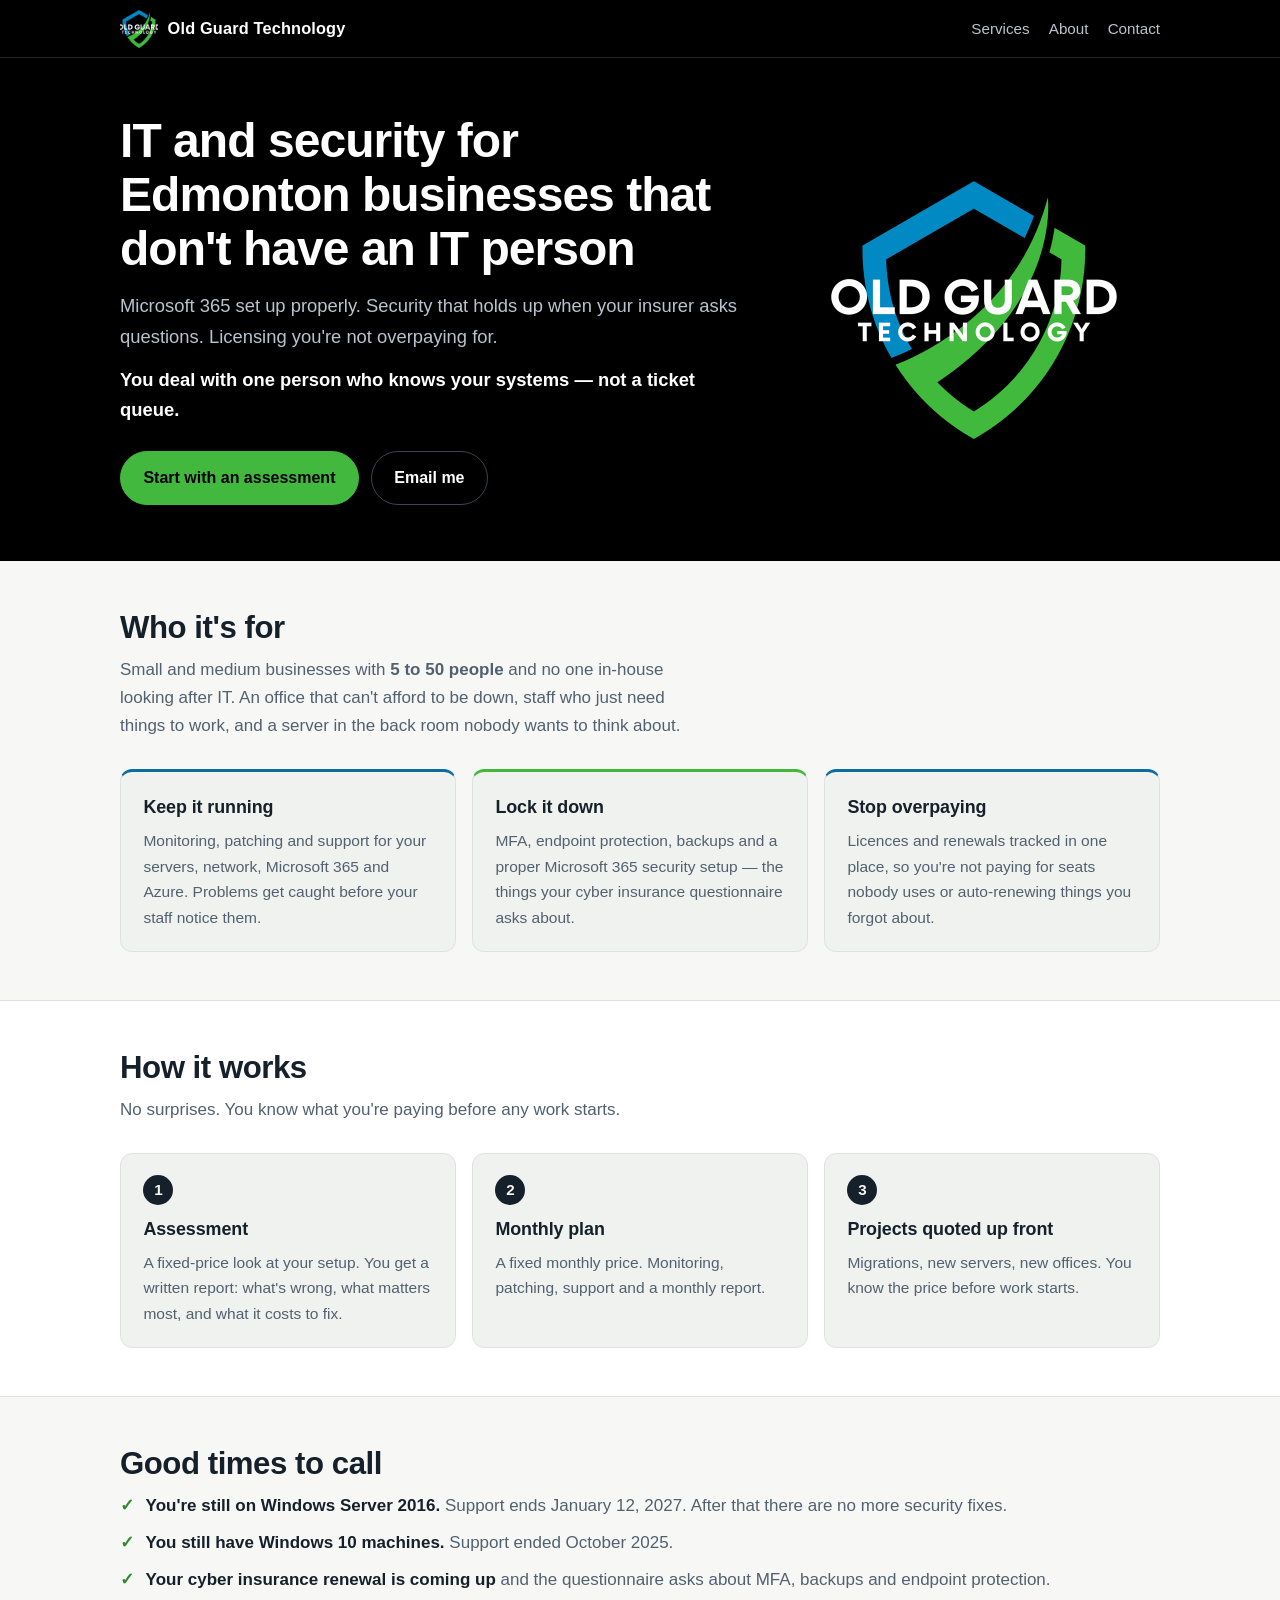
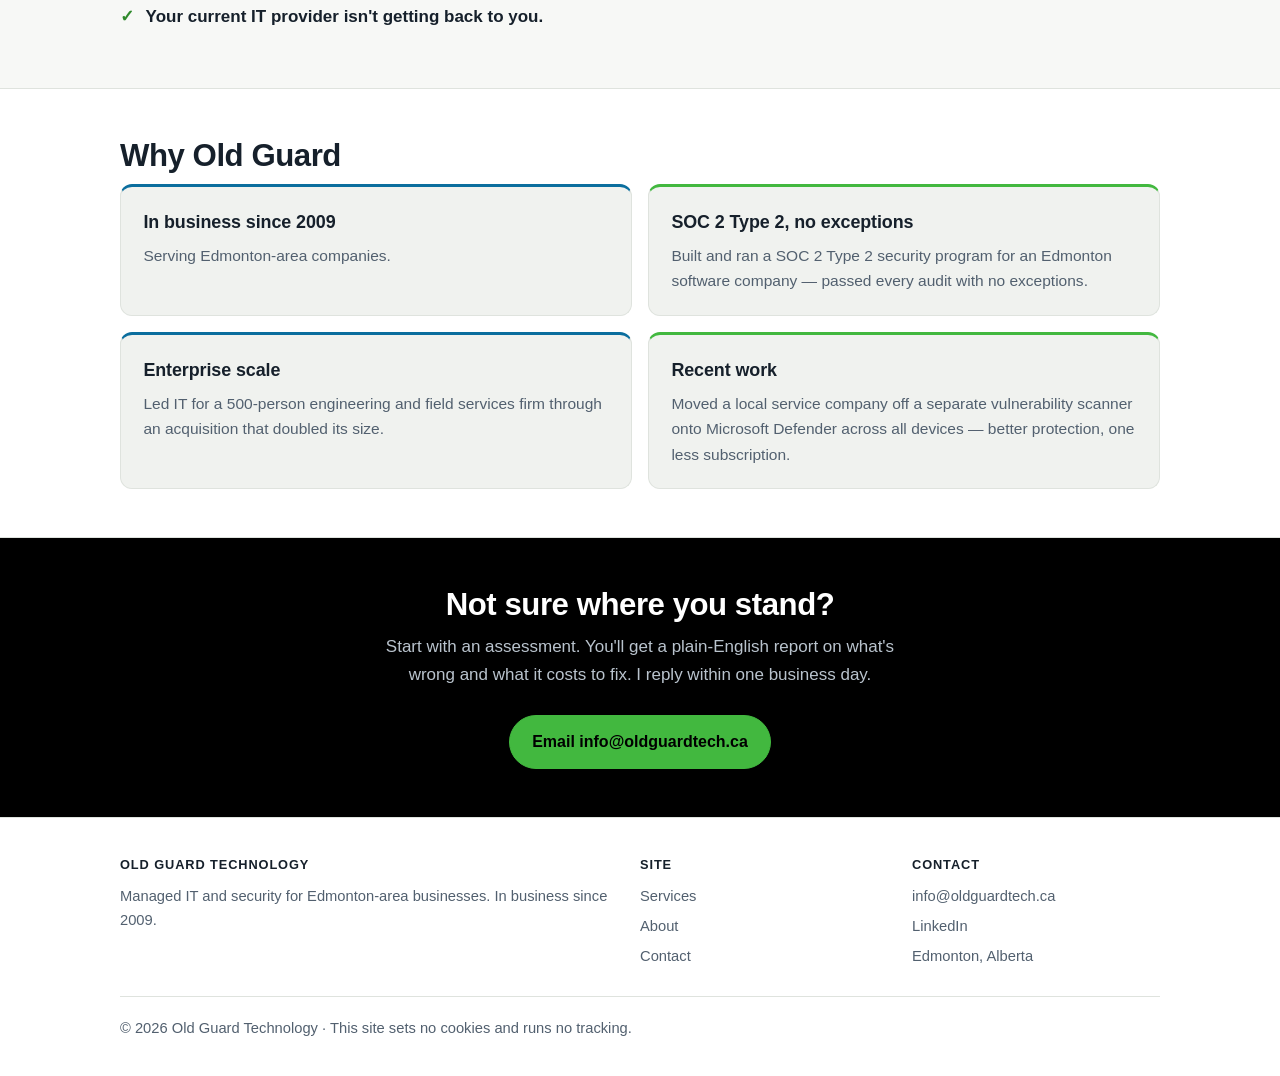
==== index.html @ b02ba754 "Initial static site for oldguardtech.ca Replaces the DreamHost WordPress site. Home, Services, About" ====
<!DOCTYPE html>
<html lang="en-CA">
<head>
<meta charset="utf-8">
<meta name="viewport" content="width=device-width, initial-scale=1">
<meta http-equiv="Content-Security-Policy" content="default-src 'none'; img-src 'self'; style-src 'self'; base-uri 'none'; form-action 'none'">
<meta name="referrer" content="strict-origin-when-cross-origin">

<title>Old Guard Technology — IT and security for Edmonton businesses</title>
<meta name="description" content="Managed IT and security for Edmonton-area small and medium businesses. Microsoft 365, security, and licensing you're not overpaying for. Since 2009.">
<link rel="canonical" href="https://oldguardtech.ca/">
<meta name="theme-color" content="#000000">

<meta property="og:type" content="website">
<meta property="og:site_name" content="Old Guard Technology">
<meta property="og:title" content="Old Guard Technology — IT and security for Edmonton businesses">
<meta property="og:description" content="Microsoft 365 set up properly. Security that holds up when your insurer asks questions. Licensing you're not overpaying for.">
<meta property="og:url" content="https://oldguardtech.ca/">
<meta property="og:image" content="https://oldguardtech.ca/assets/img/og-image.png">
<meta property="og:image:width" content="1200">
<meta property="og:image:height" content="630">
<meta name="twitter:card" content="summary_large_image">

<link rel="icon" href="/assets/img/favicon-32.png" sizes="32x32">
<link rel="icon" href="/assets/img/icon-192.png" sizes="192x192">
<link rel="apple-touch-icon" href="/assets/img/icon-180.png">
<link rel="stylesheet" href="/assets/css/site.css">

<script type="application/ld+json">
{
  "@context": "https://schema.org",
  "@type": "ProfessionalService",
  "name": "Old Guard Technology",
  "url": "https://oldguardtech.ca/",
  "logo": "https://oldguardtech.ca/assets/img/icon-512.png",
  "image": "https://oldguardtech.ca/assets/img/og-image.png",
  "email": "info@oldguardtech.ca",
  "foundingDate": "2009",
  "founder": { "@type": "Person", "name": "Justin Tysdal" },
  "description": "Managed IT and security for Edmonton-area small and medium businesses.",
  "address": { "@type": "PostalAddress", "addressLocality": "Edmonton", "addressRegion": "AB", "addressCountry": "CA" },
  "areaServed": [{ "@type": "City", "name": "Edmonton" }, { "@type": "State", "name": "Alberta" }],
  "sameAs": ["https://www.linkedin.com/company/106385947/"]
}
</script>
</head>
<body>
<a class="skip" href="#main">Skip to content</a>

<header class="site-header">
  <div class="wrap-wide">
    <a class="brand" href="/"><img src="/assets/img/mark-96.png" alt="" width="38" height="38">Old Guard Technology</a>
    <nav class="site-nav" aria-label="Main">
      <a href="/services/">Services</a>
      <a href="/about/">About</a>
      <a href="/contact/">Contact</a>
    </nav>
  </div>
</header>

<main id="main">

<section class="hero">
  <div class="wrap-wide hero-grid">
    <div>
      <h1>IT and security for Edmonton businesses that don't have an IT person</h1>
      <p class="lede">Microsoft 365 set up properly. Security that holds up when your insurer asks questions. Licensing you're not overpaying for.</p>
      <p class="lede"><strong>You deal with one person who knows your systems — not a ticket queue.</strong></p>
      <div class="btn-row">
        <a class="btn" href="mailto:info@oldguardtech.ca?subject=IT%20and%20security%20assessment">Start with an assessment</a>
        <a class="btn btn-ghost" href="mailto:info@oldguardtech.ca">Email me</a>
      </div>
    </div>
    <img class="hero-logo" src="/assets/img/logo.png" alt="Old Guard Technology logo" width="640" height="640">
  </div>
</section>

<section>
  <div class="wrap-wide">
    <h2>Who it's for</h2>
    <p class="section-lede">Small and medium businesses with <strong>5 to 50 people</strong> and no one in-house looking after IT. An office that can't afford to be down, staff who just need things to work, and a server in the back room nobody wants to think about.</p>

    <div class="cards cards-3">
      <div class="card">
        <h3>Keep it running</h3>
        <p>Monitoring, patching and support for your servers, network, Microsoft 365 and Azure. Problems get caught before your staff notice them.</p>
      </div>
      <div class="card">
        <h3>Lock it down</h3>
        <p>MFA, endpoint protection, backups and a proper Microsoft 365 security setup — the things your cyber insurance questionnaire asks about.</p>
      </div>
      <div class="card">
        <h3>Stop overpaying</h3>
        <p>Licences and renewals tracked in one place, so you're not paying for seats nobody uses or auto-renewing things you forgot about.</p>
      </div>
    </div>
  </div>
</section>

<section class="section-alt">
  <div class="wrap-wide">
    <h2>How it works</h2>
    <p class="section-lede">No surprises. You know what you're paying before any work starts.</p>
    <ol class="steps">
      <li>
        <h3>Assessment</h3>
        <p>A fixed-price look at your setup. You get a written report: what's wrong, what matters most, and what it costs to fix.</p>
      </li>
      <li>
        <h3>Monthly plan</h3>
        <p>A fixed monthly price. Monitoring, patching, support and a monthly report.</p>
      </li>
      <li>
        <h3>Projects quoted up front</h3>
        <p>Migrations, new servers, new offices. You know the price before work starts.</p>
      </li>
    </ol>
  </div>
</section>

<section>
  <div class="wrap-wide">
    <h2>Good times to call</h2>
    <ul class="checks">
      <li><strong>You're still on Windows Server 2016.</strong> <span>Support ends January 12, 2027. After that there are no more security fixes.</span></li>
      <li><strong>You still have Windows 10 machines.</strong> <span>Support ended October 2025.</span></li>
      <li><strong>Your cyber insurance renewal is coming up</strong> <span>and the questionnaire asks about MFA, backups and endpoint protection.</span></li>
      <li><strong>Your current IT provider isn't getting back to you.</strong></li>
    </ul>
  </div>
</section>

<section class="section-alt">
  <div class="wrap-wide">
    <h2>Why Old Guard</h2>
    <div class="cards cards-2">
      <div class="card">
        <h3>In business since 2009</h3>
        <p>Serving Edmonton-area companies.</p>
      </div>
      <div class="card">
        <h3>SOC 2 Type 2, no exceptions</h3>
        <p>Built and ran a SOC 2 Type 2 security program for an Edmonton software company — passed every audit with no exceptions.</p>
      </div>
      <div class="card">
        <h3>Enterprise scale</h3>
        <p>Led IT for a 500-person engineering and field services firm through an acquisition that doubled its size.</p>
      </div>
      <div class="card">
        <h3>Recent work</h3>
        <p>Moved a local service company off a separate vulnerability scanner onto Microsoft Defender across all devices — better protection, one less subscription.</p>
      </div>
    </div>
  </div>
</section>

<section class="cta">
  <div class="wrap">
    <h2>Not sure where you stand?</h2>
    <p>Start with an assessment. You'll get a plain-English report on what's wrong and what it costs to fix. I reply within one business day.</p>
    <div class="btn-row">
      <a class="btn" href="mailto:info@oldguardtech.ca?subject=IT%20and%20security%20assessment">Email info@oldguardtech.ca</a>
    </div>
  </div>
</section>

</main>

<footer class="site-footer">
  <div class="wrap-wide">
    <div class="cols">
      <div>
        <h4>Old Guard Technology</h4>
        <p>Managed IT and security for Edmonton-area businesses. In business since 2009.</p>
      </div>
      <div>
        <h4>Site</h4>
        <ul>
          <li><a href="/services/">Services</a></li>
          <li><a href="/about/">About</a></li>
          <li><a href="/contact/">Contact</a></li>
        </ul>
      </div>
      <div>
        <h4>Contact</h4>
        <ul>
          <li><a href="mailto:info@oldguardtech.ca">info@oldguardtech.ca</a></li>
          <li><a href="https://www.linkedin.com/company/106385947/">LinkedIn</a></li>
          <li>Edmonton, Alberta</li>
        </ul>
      </div>
    </div>
    <p class="legal">© 2026 Old Guard Technology · This site sets no cookies and runs no tracking.</p>
  </div>
</footer>
</body>
</html>
---- assets/css/site.css ----
/* Old Guard Technology — shared stylesheet
   Palette sampled from the logo: shield blue #028bc5, check green #42b83f, black ground */

:root {
  --paper:   #f7f8f6;
  --surface: #ffffff;
  --card:    #f0f2ef;
  --border:  #dfe3de;
  --ink:     #0d1117;
  --fg:      #16202b;
  --muted:   #52606f;
  --blue:    #0b6e9e;   /* darkened shield blue — passes AA on white */
  --green:   #42b83f;
  --green-d: #2f8a2c;
  --link:    #0b6e9e;
  --hero-bg: #000000;
  --hero-fg: #ffffff;
  --hero-mu: #b9c3cd;
  --radius:  12px;
  --maxw:    760px;
}

@media (prefers-color-scheme: dark) {
  :root {
    --paper:   #0d1117;
    --surface: #121821;
    --card:    #17202b;
    --border:  #263241;
    --fg:      #e7edf3;
    --muted:   #9fb0c0;
    --blue:    #4db3e6;
    --link:    #6cc3ef;
    --green-d: #5fcb5c;
  }
}

* { box-sizing: border-box; margin: 0; padding: 0; }

html { -webkit-text-size-adjust: 100%; scroll-behavior: smooth; }

body {
  background: var(--paper);
  color: var(--fg);
  font: 17px/1.65 -apple-system, BlinkMacSystemFont, "Segoe UI", Roboto,
        "Helvetica Neue", Arial, sans-serif;
  text-rendering: optimizeLegibility;
}

img { max-width: 100%; height: auto; display: block; }
a { color: var(--link); }
a:hover { text-decoration: none; }

.wrap { max-width: var(--maxw); margin: 0 auto; padding: 0 1.25rem; }
.wrap-wide { max-width: 1080px; margin: 0 auto; padding: 0 1.25rem; }

/* ---------- site header ---------- */
.site-header {
  background: var(--hero-bg);
  border-bottom: 1px solid #1f2933;
  position: sticky; top: 0; z-index: 20;
}
.site-header .wrap-wide {
  display: flex; align-items: center; gap: 1rem; flex-wrap: wrap;
  padding-top: .6rem; padding-bottom: .6rem;
}
.brand {
  display: flex; align-items: center; gap: .6rem;
  font-weight: 700; color: var(--hero-fg); text-decoration: none;
  font-size: 1.02rem; letter-spacing: .01em;
}
.brand img { width: 38px; height: 38px; }
.site-nav { margin-left: auto; display: flex; gap: 1.2rem; flex-wrap: wrap; }
.site-nav a {
  color: var(--hero-mu); text-decoration: none; font-size: .95rem; font-weight: 500;
}
.site-nav a:hover, .site-nav a[aria-current="page"] { color: var(--hero-fg); }
.site-nav a[aria-current="page"] { box-shadow: 0 2px 0 var(--green); }

/* ---------- hero ---------- */
.hero { background: var(--hero-bg); color: var(--hero-fg); padding: 3.5rem 0 3.5rem; }
.hero-grid { display: grid; grid-template-columns: 1fr; gap: 2rem; align-items: center; }
@media (min-width: 860px) { .hero-grid { grid-template-columns: 1.25fr .75fr; gap: 3rem; } }
.hero h1 {
  font-size: clamp(2rem, 5.2vw, 3rem);
  line-height: 1.12; letter-spacing: -.02em; margin-bottom: 1rem;
}
.hero .lede { font-size: 1.15rem; color: var(--hero-mu); margin-bottom: .8rem; }
.hero .lede strong { color: var(--hero-fg); font-weight: 600; }
.hero-logo { max-width: 320px; margin: 0 auto; }
.hero-small { padding: 2.75rem 0 2.5rem; }
.hero-small h1 { margin-bottom: .5rem; }

/* ---------- buttons ---------- */
.btn-row { display: flex; flex-wrap: wrap; gap: .75rem; align-items: center; margin-top: 1.6rem; }
.btn {
  display: inline-flex; align-items: center; gap: .5rem;
  background: var(--green); color: #000;
  padding: .8rem 1.4rem; border-radius: 999px;
  font-weight: 650; text-decoration: none; font-size: 1rem;
  border: 1px solid var(--green); transition: transform .12s ease, opacity .12s ease;
}
.btn:hover { transform: translateY(-1px); opacity: .92; }
.btn-ghost { background: transparent; color: var(--hero-fg); border-color: #3a4652; }
.btn-dark { background: var(--fg); color: var(--paper); border-color: var(--fg); }

/* ---------- sections ---------- */
section { padding: 3rem 0; }
.section-alt { background: var(--surface); border-block: 1px solid var(--border); }
h2 {
  font-size: clamp(1.45rem, 3.4vw, 1.95rem); letter-spacing: -.015em;
  margin-bottom: .6rem; line-height: 1.2;
}
.section-lede { color: var(--muted); margin-bottom: 1.8rem; max-width: 62ch; }
h3 { font-size: 1.12rem; margin-bottom: .35rem; letter-spacing: -.005em; }
p + p { margin-top: .8rem; }

/* ---------- cards ---------- */
.cards { display: grid; gap: 1rem; grid-template-columns: 1fr; }
@media (min-width: 760px) { .cards-3 { grid-template-columns: repeat(3, 1fr); } }
@media (min-width: 700px) { .cards-2 { grid-template-columns: 1fr 1fr; } }
.card {
  background: var(--card); border: 1px solid var(--border);
  border-radius: var(--radius); padding: 1.3rem 1.4rem;
  border-top: 3px solid var(--blue);
}
.card:nth-child(2n) { border-top-color: var(--green); }
.card p { color: var(--muted); font-size: .97rem; }

/* ---------- steps ---------- */
.steps { list-style: none; counter-reset: step; display: grid; gap: 1rem; }
@media (min-width: 760px) { .steps { grid-template-columns: repeat(3, 1fr); } }
.steps li {
  counter-increment: step; position: relative;
  background: var(--card); border: 1px solid var(--border);
  border-radius: var(--radius); padding: 1.3rem 1.4rem 1.3rem 1.4rem;
}
.steps li::before {
  content: counter(step); display: grid; place-items: center;
  width: 30px; height: 30px; border-radius: 50%; margin-bottom: .6rem;
  background: var(--fg); color: var(--paper); font-weight: 700; font-size: .95rem;
}
.steps p { color: var(--muted); font-size: .97rem; }

/* ---------- lists ---------- */
.checks { list-style: none; }
.checks li { padding-left: 1.6rem; position: relative; margin-bottom: .55rem; }
.checks li::before {
  content: "✓"; position: absolute; left: 0; color: var(--green-d); font-weight: 700;
}
.checks li span { color: var(--muted); }

.plain { margin: 0 0 1rem 1.3rem; }
.plain li { margin-bottom: .4rem; }

/* ---------- callout ---------- */
.callout {
  background: var(--card); border: 1px solid var(--border);
  border-left: 4px solid var(--green);
  border-radius: var(--radius); padding: 1.2rem 1.4rem; margin: 1.5rem 0;
}
.callout p { color: var(--muted); }

/* ---------- prose ---------- */
.prose p { margin-bottom: 1rem; }
.prose p + p { margin-top: 0; }
.prose h2 { margin-top: 2.2rem; }
.prose h2:first-child { margin-top: 0; }

.contact-card {
  background: var(--card); border: 1px solid var(--border);
  border-radius: var(--radius); padding: 1.6rem;
}
.contact-card .email { font-size: clamp(1.2rem, 4vw, 1.6rem); font-weight: 700; word-break: break-word; }

/* ---------- cta band ---------- */
.cta { background: var(--hero-bg); color: var(--hero-fg); text-align: center; }
.cta p { color: var(--hero-mu); max-width: 56ch; margin: 0 auto; }
.cta .btn-row { justify-content: center; }

/* ---------- footer ---------- */
.site-footer {
  border-top: 1px solid var(--border); background: var(--surface);
  padding: 2.25rem 0; color: var(--muted); font-size: .92rem;
}
.site-footer .cols { display: grid; gap: 1.5rem; grid-template-columns: 1fr; margin-bottom: 1.4rem; }
@media (min-width: 640px) { .site-footer .cols { grid-template-columns: 2fr 1fr 1fr; } }
.site-footer h4 {
  font-size: .8rem; text-transform: uppercase; letter-spacing: .07em;
  color: var(--fg); margin-bottom: .55rem;
}
.site-footer ul { list-style: none; }
.site-footer li { margin-bottom: .35rem; }
.site-footer a { color: var(--muted); text-decoration: none; }
.site-footer a:hover { color: var(--fg); text-decoration: underline; }
.site-footer .legal { padding-top: 1.2rem; border-top: 1px solid var(--border); }

.skip {
  position: absolute; left: -9999px; top: 0;
  background: var(--green); color: #000; padding: .6rem 1rem; z-index: 50;
}
.skip:focus { left: .5rem; top: .5rem; }
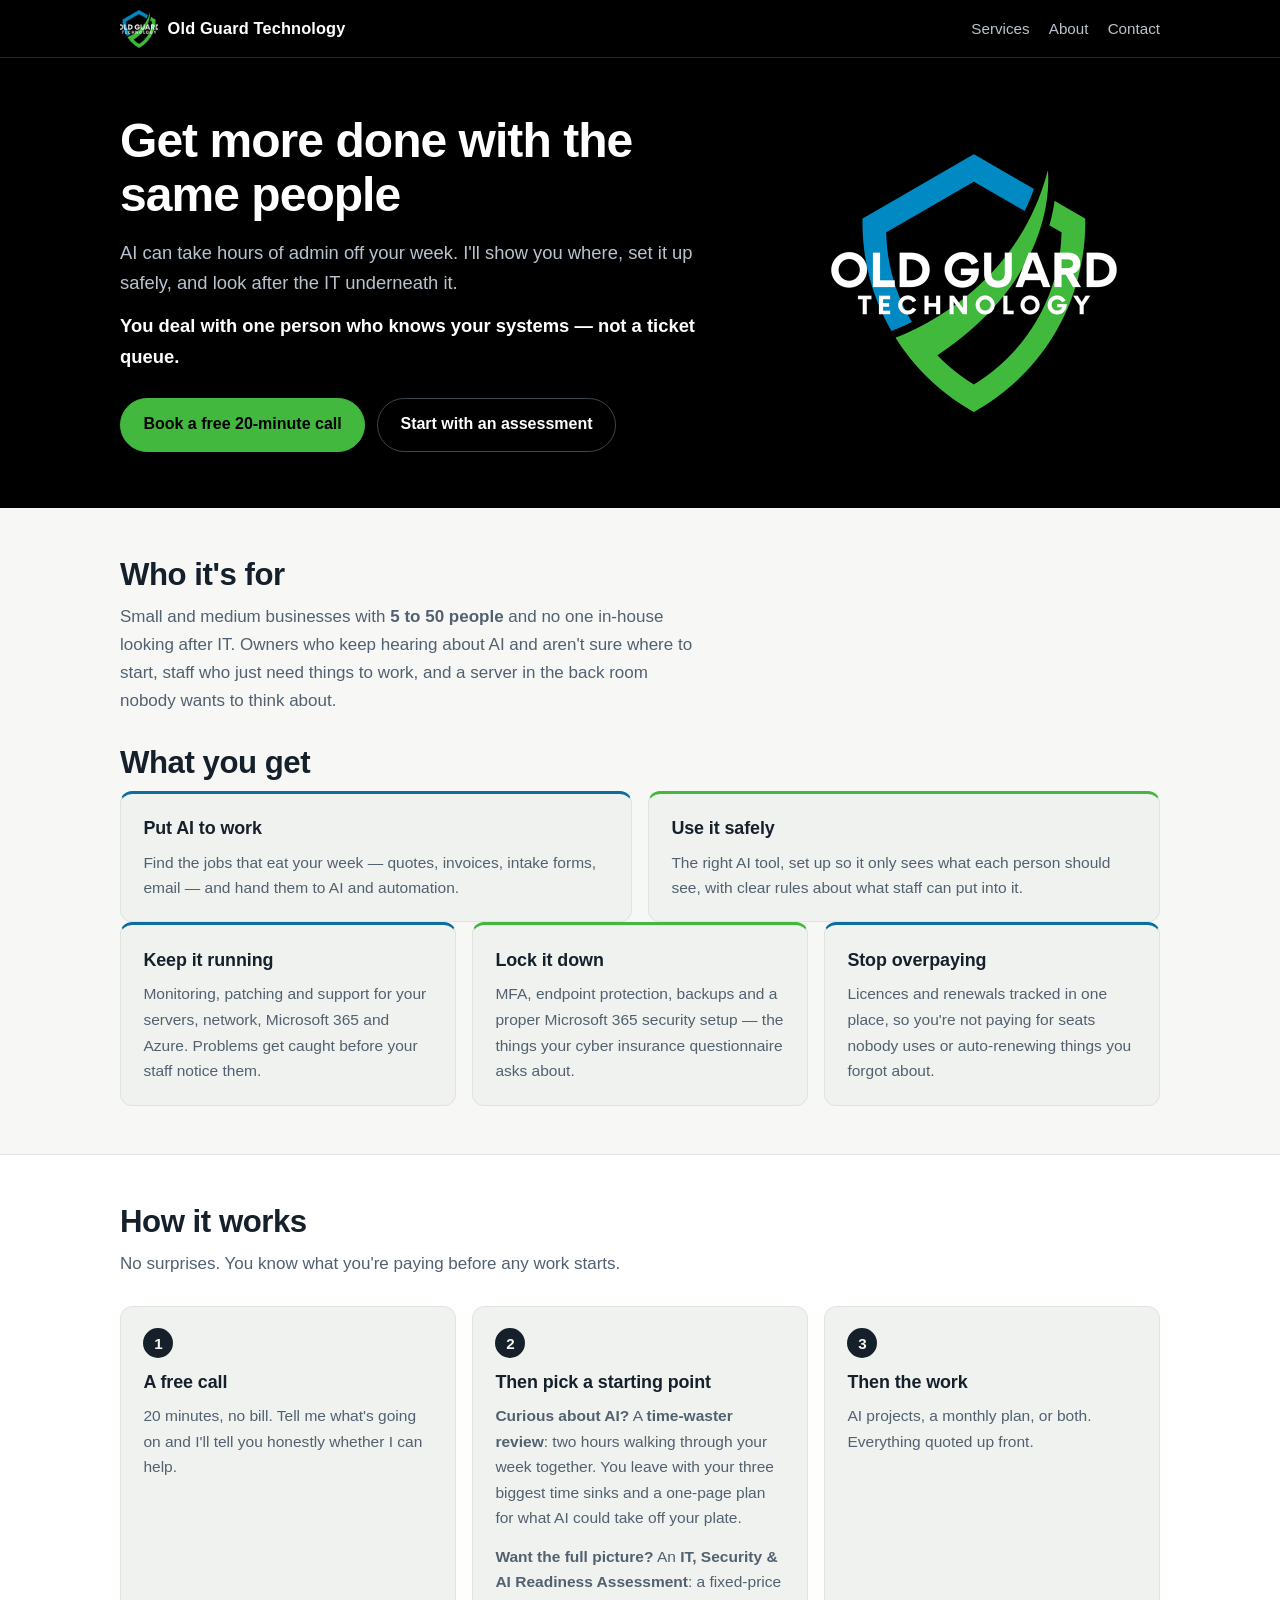
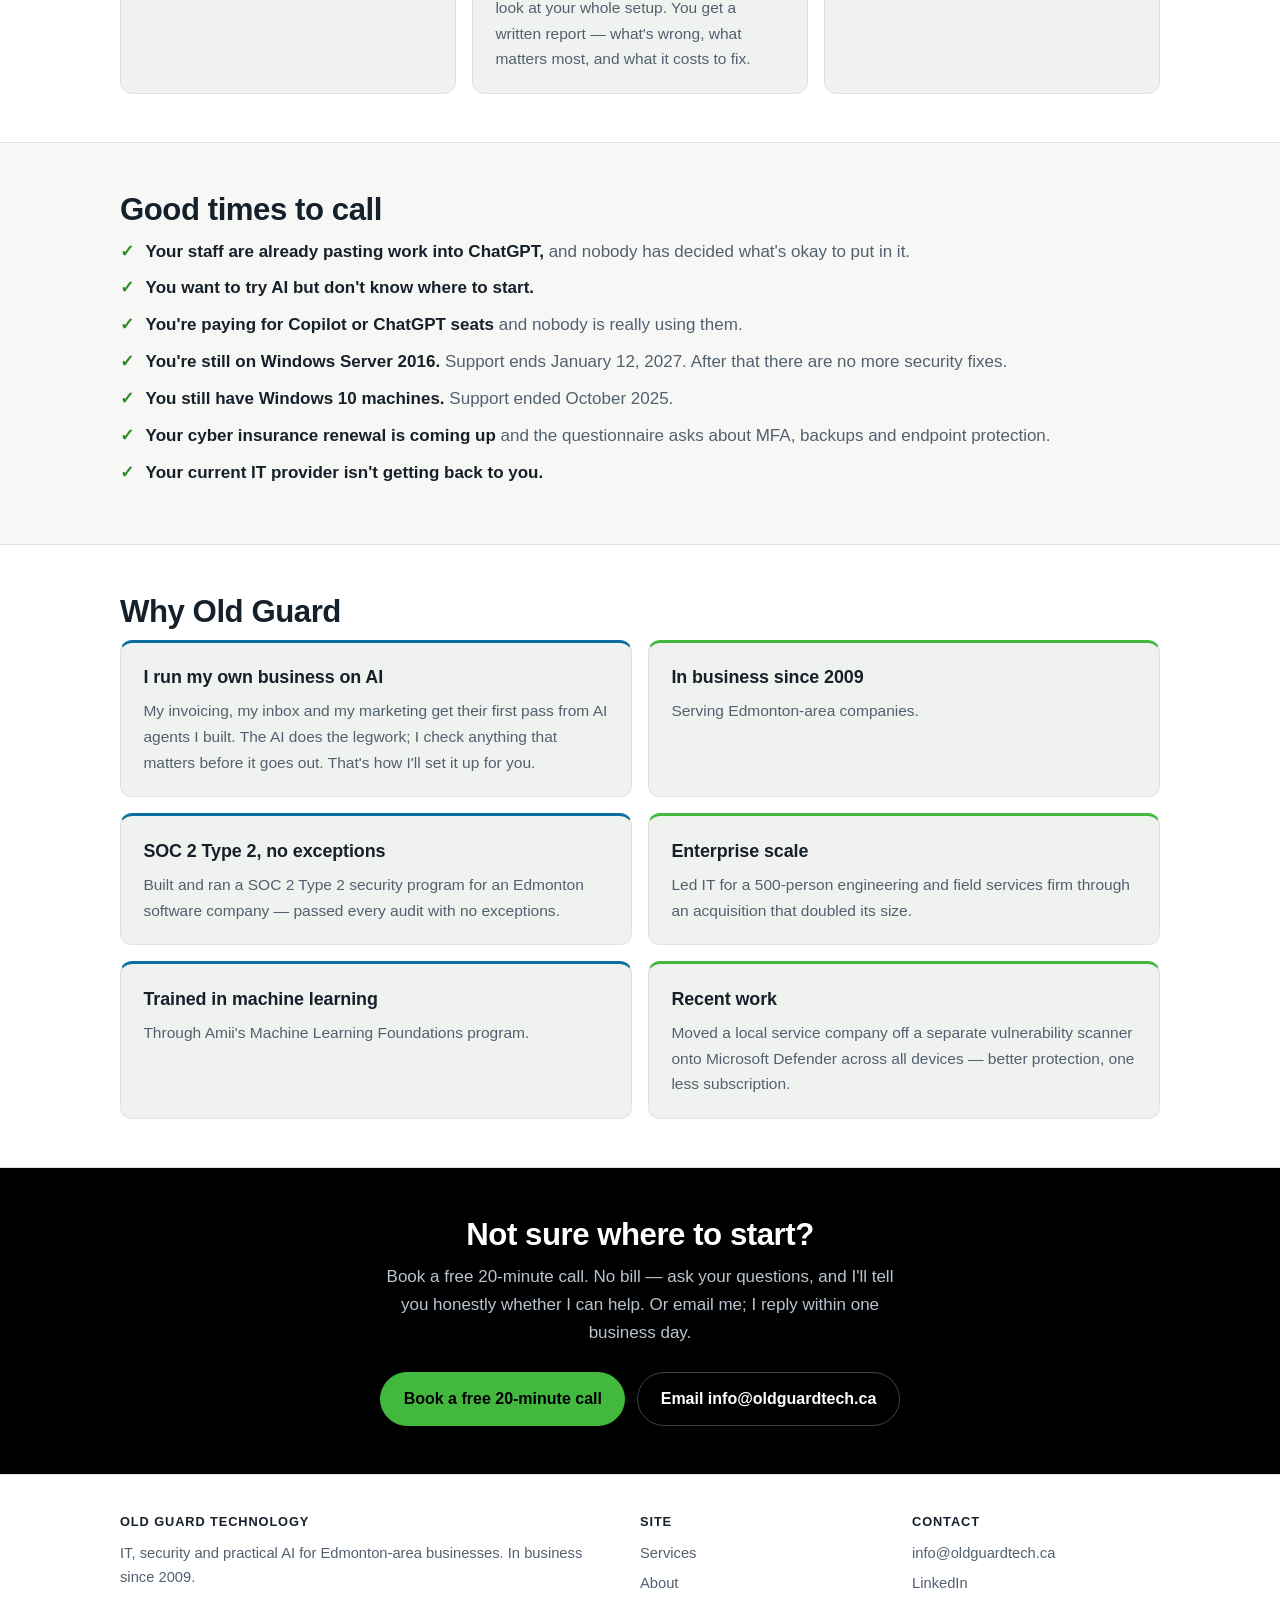
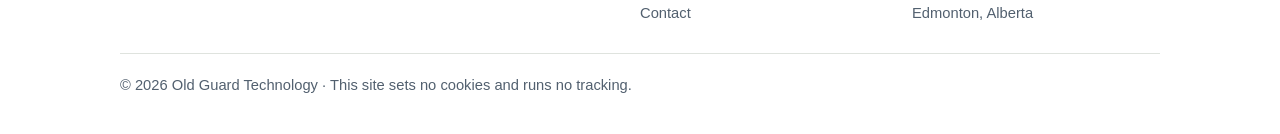
==== commit d2916d05: "Reposition around AI: free call, time-waster review, AI services Home: hero A ("Get more done with t" ====
--- a/index.html
+++ b/index.html
@@ -3,18 +3,18 @@
 <head>
 <meta charset="utf-8">
 <meta name="viewport" content="width=device-width, initial-scale=1">
-<meta http-equiv="Content-Security-Policy" content="default-src 'none'; img-src 'self'; style-src 'self'; base-uri 'none'; form-action 'none'">
+<meta http-equiv="Content-Security-Policy" content="default-src 'none'; img-src 'self'; style-src 'self'; script-src https://static.cloudflareinsights.com; connect-src https://cloudflareinsights.com; base-uri 'none'; form-action 'none'">
 <meta name="referrer" content="strict-origin-when-cross-origin">
 
-<title>Old Guard Technology — IT and security for Edmonton businesses</title>
-<meta name="description" content="Managed IT and security for Edmonton-area small and medium businesses. Microsoft 365, security, and licensing you're not overpaying for. Since 2009.">
+<title>Old Guard Technology — IT, security and AI for Edmonton small businesses</title>
+<meta name="description" content="Help for Edmonton-area small businesses to put AI to work safely and get more done with the same people, plus the IT and security underneath it. Since 2009.">
 <link rel="canonical" href="https://oldguardtech.ca/">
 <meta name="theme-color" content="#000000">
 
 <meta property="og:type" content="website">
 <meta property="og:site_name" content="Old Guard Technology">
-<meta property="og:title" content="Old Guard Technology — IT and security for Edmonton businesses">
-<meta property="og:description" content="Microsoft 365 set up properly. Security that holds up when your insurer asks questions. Licensing you're not overpaying for.">
+<meta property="og:title" content="Old Guard Technology — IT, security and AI for Edmonton small businesses">
+<meta property="og:description" content="AI can take hours of admin off your week. I'll show you where, set it up safely, and look after the IT underneath it.">
 <meta property="og:url" content="https://oldguardtech.ca/">
 <meta property="og:image" content="https://oldguardtech.ca/assets/img/og-image.png">
 <meta property="og:image:width" content="1200">
@@ -37,10 +37,10 @@
   "email": "info@oldguardtech.ca",
   "foundingDate": "2009",
   "founder": { "@type": "Person", "name": "Justin Tysdal" },
-  "description": "Managed IT and security for Edmonton-area small and medium businesses.",
+  "description": "IT, security and practical AI for Edmonton-area small and medium businesses.",
   "address": { "@type": "PostalAddress", "addressLocality": "Edmonton", "addressRegion": "AB", "addressCountry": "CA" },
   "areaServed": [{ "@type": "City", "name": "Edmonton" }, { "@type": "State", "name": "Alberta" }],
-  "sameAs": ["https://www.linkedin.com/company/106385947/"]
+  "sameAs": ["https://www.linkedin.com/company/old-guard-technology/"]
 }
 </script>
 </head>
@@ -63,12 +63,12 @@
 <section class="hero">
   <div class="wrap-wide hero-grid">
     <div>
-      <h1>IT and security for Edmonton businesses that don't have an IT person</h1>
-      <p class="lede">Microsoft 365 set up properly. Security that holds up when your insurer asks questions. Licensing you're not overpaying for.</p>
+      <h1>Get more done with the same people</h1>
+      <p class="lede">AI can take hours of admin off your week. I'll show you where, set it up safely, and look after the IT underneath it.</p>
       <p class="lede"><strong>You deal with one person who knows your systems — not a ticket queue.</strong></p>
       <div class="btn-row">
-        <a class="btn" href="mailto:info@oldguardtech.ca?subject=IT%20and%20security%20assessment">Start with an assessment</a>
-        <a class="btn btn-ghost" href="mailto:info@oldguardtech.ca">Email me</a>
+        <a class="btn" href="https://bookings.cloud.microsoft/bookwithme/user/91b056a5572d49d19f5694fa11f4fc5b@oldguardtech.ca/meetingtype/MKOHX8Jy9k2YTlgYU8E6Ow2?anonymous&amp;ismsaljsauthenabled">Book a free 20-minute call</a>
+        <a class="btn btn-ghost" href="mailto:info@oldguardtech.ca?subject=IT%2C%20security%20and%20AI%20assessment">Start with an assessment</a>
       </div>
     </div>
     <img class="hero-logo" src="/assets/img/logo.png" alt="Old Guard Technology logo" width="640" height="640">
@@ -78,9 +78,20 @@
 <section>
   <div class="wrap-wide">
     <h2>Who it's for</h2>
-    <p class="section-lede">Small and medium businesses with <strong>5 to 50 people</strong> and no one in-house looking after IT. An office that can't afford to be down, staff who just need things to work, and a server in the back room nobody wants to think about.</p>
-
-    <div class="cards cards-3">
+    <p class="section-lede">Small and medium businesses with <strong>5 to 50 people</strong> and no one in-house looking after IT. Owners who keep hearing about AI and aren't sure where to start, staff who just need things to work, and a server in the back room nobody wants to think about.</p>
+
+    <h2>What you get</h2>
+    <div class="cards cards-2">
+      <div class="card">
+        <h3>Put AI to work</h3>
+        <p>Find the jobs that eat your week — quotes, invoices, intake forms, email — and hand them to AI and automation.</p>
+      </div>
+      <div class="card">
+        <h3>Use it safely</h3>
+        <p>The right AI tool, set up so it only sees what each person should see, with clear rules about what staff can put into it.</p>
+      </div>
+    </div>
+    <div class="cards cards-3" style="margin-top:1rem">
       <div class="card">
         <h3>Keep it running</h3>
         <p>Monitoring, patching and support for your servers, network, Microsoft 365 and Azure. Problems get caught before your staff notice them.</p>
@@ -103,16 +114,17 @@
     <p class="section-lede">No surprises. You know what you're paying before any work starts.</p>
     <ol class="steps">
       <li>
-        <h3>Assessment</h3>
-        <p>A fixed-price look at your setup. You get a written report: what's wrong, what matters most, and what it costs to fix.</p>
+        <h3>A free call</h3>
+        <p>20 minutes, no bill. Tell me what's going on and I'll tell you honestly whether I can help.</p>
       </li>
       <li>
-        <h3>Monthly plan</h3>
-        <p>A fixed monthly price. Monitoring, patching, support and a monthly report.</p>
+        <h3>Then pick a starting point</h3>
+        <p><strong>Curious about AI?</strong> A <strong>time-waster review</strong>: two hours walking through your week together. You leave with your three biggest time sinks and a one-page plan for what AI could take off your plate.</p>
+        <p><strong>Want the full picture?</strong> An <strong>IT, Security &amp; AI Readiness Assessment</strong>: a fixed-price look at your whole setup. You get a written report — what's wrong, what matters most, and what it costs to fix.</p>
       </li>
       <li>
-        <h3>Projects quoted up front</h3>
-        <p>Migrations, new servers, new offices. You know the price before work starts.</p>
+        <h3>Then the work</h3>
+        <p>AI projects, a monthly plan, or both. Everything quoted up front.</p>
       </li>
     </ol>
   </div>
@@ -122,6 +134,9 @@
   <div class="wrap-wide">
     <h2>Good times to call</h2>
     <ul class="checks">
+      <li><strong>Your staff are already pasting work into ChatGPT,</strong> <span>and nobody has decided what's okay to put in it.</span></li>
+      <li><strong>You want to try AI but don't know where to start.</strong></li>
+      <li><strong>You're paying for Copilot or ChatGPT seats</strong> <span>and nobody is really using them.</span></li>
       <li><strong>You're still on Windows Server 2016.</strong> <span>Support ends January 12, 2027. After that there are no more security fixes.</span></li>
       <li><strong>You still have Windows 10 machines.</strong> <span>Support ended October 2025.</span></li>
       <li><strong>Your cyber insurance renewal is coming up</strong> <span>and the questionnaire asks about MFA, backups and endpoint protection.</span></li>
@@ -135,6 +150,10 @@
     <h2>Why Old Guard</h2>
     <div class="cards cards-2">
       <div class="card">
+        <h3>I run my own business on AI</h3>
+        <p>My invoicing, my inbox and my marketing get their first pass from AI agents I built. The AI does the legwork; I check anything that matters before it goes out. That's how I'll set it up for you.</p>
+      </div>
+      <div class="card">
         <h3>In business since 2009</h3>
         <p>Serving Edmonton-area companies.</p>
       </div>
@@ -147,6 +166,10 @@
         <p>Led IT for a 500-person engineering and field services firm through an acquisition that doubled its size.</p>
       </div>
       <div class="card">
+        <h3>Trained in machine learning</h3>
+        <p>Through Amii's Machine Learning Foundations program.</p>
+      </div>
+      <div class="card">
         <h3>Recent work</h3>
         <p>Moved a local service company off a separate vulnerability scanner onto Microsoft Defender across all devices — better protection, one less subscription.</p>
       </div>
@@ -156,10 +179,11 @@
 
 <section class="cta">
   <div class="wrap">
-    <h2>Not sure where you stand?</h2>
-    <p>Start with an assessment. You'll get a plain-English report on what's wrong and what it costs to fix. I reply within one business day.</p>
+    <h2>Not sure where to start?</h2>
+    <p>Book a free 20-minute call. No bill — ask your questions, and I'll tell you honestly whether I can help. Or email me; I reply within one business day.</p>
     <div class="btn-row">
-      <a class="btn" href="mailto:info@oldguardtech.ca?subject=IT%20and%20security%20assessment">Email info@oldguardtech.ca</a>
+      <a class="btn" href="https://bookings.cloud.microsoft/bookwithme/user/91b056a5572d49d19f5694fa11f4fc5b@oldguardtech.ca/meetingtype/MKOHX8Jy9k2YTlgYU8E6Ow2?anonymous&amp;ismsaljsauthenabled">Book a free 20-minute call</a>
+      <a class="btn btn-ghost" href="mailto:info@oldguardtech.ca">Email info@oldguardtech.ca</a>
     </div>
   </div>
 </section>
@@ -171,7 +195,7 @@
     <div class="cols">
       <div>
         <h4>Old Guard Technology</h4>
-        <p>Managed IT and security for Edmonton-area businesses. In business since 2009.</p>
+        <p>IT, security and practical AI for Edmonton-area businesses. In business since 2009.</p>
       </div>
       <div>
         <h4>Site</h4>
@@ -185,7 +209,7 @@
         <h4>Contact</h4>
         <ul>
           <li><a href="mailto:info@oldguardtech.ca">info@oldguardtech.ca</a></li>
-          <li><a href="https://www.linkedin.com/company/106385947/">LinkedIn</a></li>
+          <li><a href="https://www.linkedin.com/company/old-guard-technology/">LinkedIn</a></li>
           <li>Edmonton, Alberta</li>
         </ul>
       </div>
@@ -193,5 +217,7 @@
     <p class="legal">© 2026 Old Guard Technology · This site sets no cookies and runs no tracking.</p>
   </div>
 </footer>
+<!-- Cloudflare Web Analytics: cookie-free page counts -->
+<script defer src="https://static.cloudflareinsights.com/beacon.min.js" data-cf-beacon='{"token": "a5a62e45a2264e70b2c6161f78c5a65e"}'></script>
 </body>
 </html>
